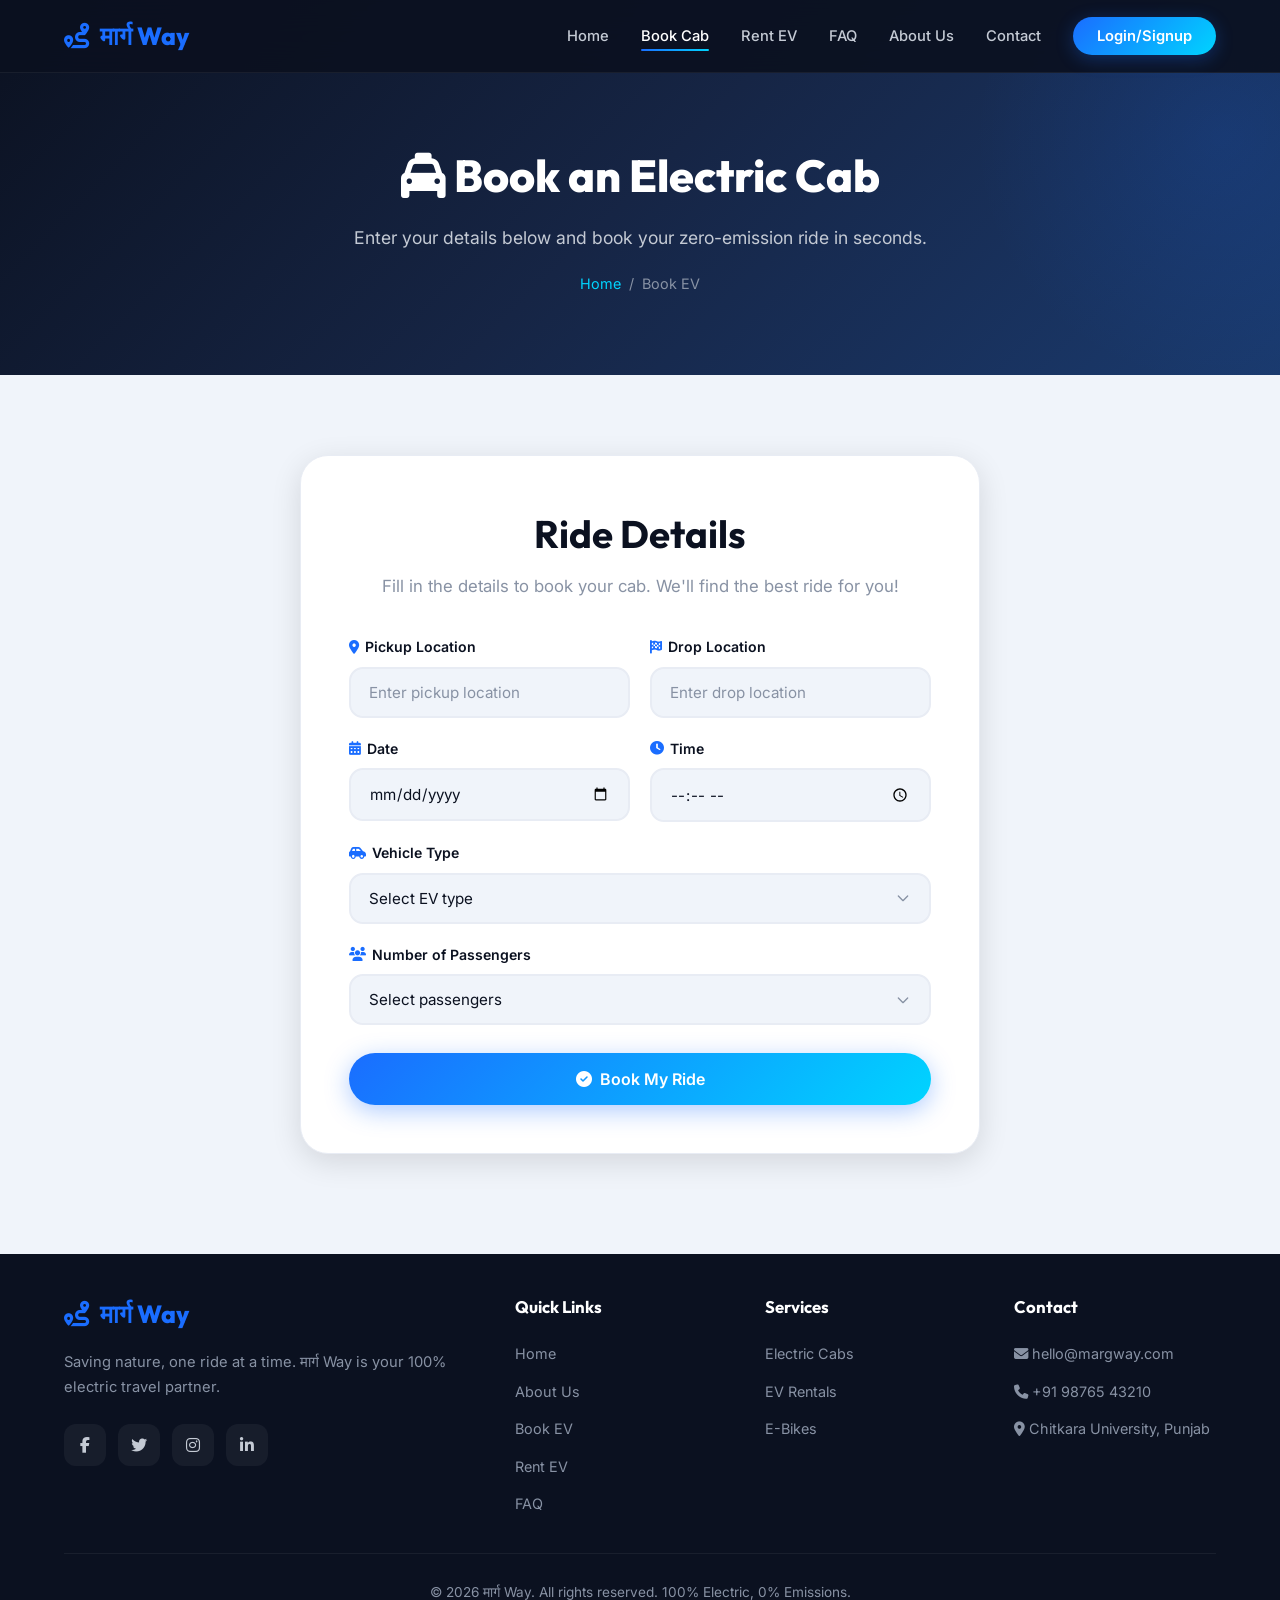
==== book.html @ f296d5d8 "Add files via upload" ====
<!DOCTYPE html>
<html lang="en">

<head>
    <meta charset="UTF-8" />
    <meta name="viewport" content="width=device-width, initial-scale=1.0" />
    <title>Book Electric Cab — मार्ग Way</title>
    <meta name="description"
        content="Book your zero-emission electric cab with मार्ग Way. Choose your pickup, drop, and travel guilt-free." />
    <link rel="stylesheet" href="css/style.css" />
    <link rel="stylesheet" href="https://cdnjs.cloudflare.com/ajax/libs/font-awesome/6.5.1/css/all.min.css" />
</head>

<body>

    <!-- ========== NAVBAR ========== -->
    <input type="checkbox" id="nav-toggle" class="nav-toggle">
    <nav class="navbar" id="navbar">
        <div class="container">
            <a href="index.html" class="navbar-logo">
                <i class="fas fa-route"></i>
                <span>मार्ग Way</span>
            </a>
            <ul class="nav-links" id="navLinks">
                <li><a href="index.html">Home</a></li>
                <li><a href="book.html" class="active">Book Cab</a></li>
                <li><a href="rent.html">Rent EV</a></li>
                <li><a href="faq.html">FAQ</a></li>
                <li><a href="about.html">About Us</a></li>
                <li><a href="contact.html">Contact</a></li>
                <li><a href="login.html" class="nav-cta">Login/Signup</a></li>
            </ul>
            <label for="nav-toggle" class="hamburger" id="hamburger">
                <span></span><span></span><span></span>
            </label>
        </div>
    </nav>

    <!-- ========== PAGE HEADER ========== -->
    <section class="page-header">
        <div class="container">
            <h1><i class="fas fa-taxi"></i> Book an Electric Cab</h1>
            <p>Enter your details below and book your zero-emission ride in seconds.</p>
            <div class="breadcrumb">
                <a href="index.html">Home</a> <span>/</span> <span>Book EV</span>
            </div>
        </div>
    </section>

    <!-- ========== BOOKING FORM ========== -->
    <section class="form-section">
        <div class="container">
            <div class="form-container">
                <h2 class="section-title" style="margin-bottom: 8px;">Ride Details</h2>
                <p class="section-subtitle" style="margin-bottom: 36px;">Fill in the details to book your cab. We'll
                    find the best ride for you!</p>

                <form id="bookForm">
                    <div class="form-grid">
                        <div class="form-group">
                            <label><i class="fas fa-map-marker-alt"></i> Pickup Location</label>
                            <input type="text" placeholder="Enter pickup location" id="pickup-location" />
                        </div>
                        <div class="form-group">
                            <label><i class="fas fa-flag-checkered"></i> Drop Location</label>
                            <input type="text" placeholder="Enter drop location" id="drop-location" />
                        </div>
                        <div class="form-group">
                            <label><i class="fas fa-calendar-alt"></i> Date</label>
                            <input type="date" id="ride-date" />
                        </div>
                        <div class="form-group">
                            <label><i class="fas fa-clock"></i> Time</label>
                            <input type="time" id="ride-time" />
                        </div>
                        <div class="form-group full-width">
                            <label><i class="fas fa-car-side"></i> Vehicle Type</label>
                            <select id="vehicle-type">
                                <option value="" disabled selected>Select EV type</option>
                                <option value="sedan">Electric Sedan</option>
                                <option value="suv">Electric SUV</option>
                                <option value="hatchback">Electric Hatchback</option>
                                <option value="luxury">Luxury EV</option>
                            </select>
                        </div>
                        <div class="form-group full-width">
                            <label><i class="fas fa-users"></i> Number of Passengers</label>
                            <select id="passengers">
                                <option value="" disabled selected>Select passengers</option>
                                <option value="1">1 Passenger</option>
                                <option value="2">2 Passengers</option>
                                <option value="3">3 Passengers</option>
                                <option value="4">4 Passengers</option>
                                <option value="5">5+ Passengers</option>
                            </select>
                        </div>
                    </div>

                    <div class="form-submit">
                        <button type="button" class="btn btn-dark">
                            <i class="fas fa-check-circle"></i> Book My Ride
                        </button>
                    </div>
                </form>
            </div>
        </div>
    </section>

    <!-- ========== FOOTER ========== -->
    <footer class="footer">
        <div class="container">
            <div class="footer-top">
                <div class="footer-brand">
                    <a href="index.html" class="navbar-logo">
                        <i class="fas fa-route"></i>
                        <span>मार्ग Way</span>
                    </a>
                    <p>Saving nature, one ride at a time. मार्ग Way is your 100% electric travel partner.</p>
                    <div class="footer-social">
                        <a href="#"><i class="fab fa-facebook-f"></i></a>
                        <a href="#"><i class="fab fa-twitter"></i></a>
                        <a href="#"><i class="fab fa-instagram"></i></a>
                        <a href="#"><i class="fab fa-linkedin-in"></i></a>
                    </div>
                </div>
                <div class="footer-col">
                    <h4>Quick Links</h4>
                    <ul>
                        <li><a href="index.html">Home</a></li>
                        <li><a href="about.html">About Us</a></li>
                        <li><a href="book.html">Book EV</a></li>
                        <li><a href="rent.html">Rent EV</a></li>
                        <li><a href="faq.html">FAQ</a></li>
                    </ul>
                </div>
                <div class="footer-col">
                    <h4>Services</h4>
                    <ul>
                        <li><a href="book.html">Electric Cabs</a></li>
                        <li><a href="rent.html">EV Rentals</a></li>
                        <li><a href="rent.html">E-Bikes</a></li>
                    </ul>
                </div>
                <div class="footer-col">
                    <h4>Contact</h4>
                    <ul>
                        <li><a href="contact.html"><i class="fas fa-envelope"></i> hello@margway.com</a></li>
                        <li><a href="contact.html"><i class="fas fa-phone"></i> +91 98765 43210</a></li>
                        <li><a href="contact.html"><i class="fas fa-location-dot"></i> Chitkara University, Punjab</a></li>
                    </ul>
                </div>
            </div>
            <div class="footer-bottom">
                <p>&copy; 2026 मार्ग Way. All rights reserved. 100% Electric, 0% Emissions.</p>
            </div>
        </div>
    </footer>

    <script src="js/auth.js"></script>
    <script src="js/booking.js"></script>
</body>

</html>
---- css/style.css ----
/* ===================================================
   मार्ग Way — Premium Ride Sharing CSS
   Color Palette: Deep Navy, Electric Blue, White
   =================================================== */

/* ---------- Google Fonts ---------- */
@import url('https://fonts.googleapis.com/css2?family=Inter:wght@300;400;500;600;700;800;900&family=Outfit:wght@300;400;500;600;700;800&display=swap');

/* ---------- Reset ---------- */
*,
*::before,
*::after {
  margin: 0;
  padding: 0;
  box-sizing: border-box;
}

html {
  scroll-behavior: smooth;
  font-size: 16px;
}

body {
  font-family: 'Inter', sans-serif;
  color: #0b1120;
  background: #f0f4fa;
  line-height: 1.6;
}

a {
  text-decoration: none;
  color: inherit;
}

ul {
  list-style: none;
}

img {
  max-width: 100%;
  display: block;
}

/* ---------- Utility ---------- */
.container {
  max-width: 1200px;
  margin: 0 auto;
  padding: 0 24px;
}

.section-title {
  font-family: 'Outfit', sans-serif;
  font-size: 2.4rem;
  font-weight: 700;
  text-align: center;
  margin-bottom: 12px;
  color: #0b1120;
}

.section-subtitle {
  text-align: center;
  color: #8892a4;
  font-size: 1.05rem;
  max-width: 600px;
  margin: 0 auto 48px;
}

/* =============================================
   NAVBAR
   ============================================= */
.navbar {
  position: fixed;
  top: 0;
  left: 0;
  width: 100%;
  z-index: 1000;
  background: rgba(11, 17, 32, 0.92);
  backdrop-filter: blur(18px);
  border-bottom: 1px solid rgba(255, 255, 255, 0.06);
  transition: 0.35s cubic-bezier(0.4, 0, 0.2, 1);
}

.navbar .container {
  display: flex;
  align-items: center;
  justify-content: space-between;
  height: 72px;
}

.navbar-logo {
  display: flex;
  align-items: center;
  gap: 10px;
  font-family: 'Outfit', sans-serif;
  font-weight: 800;
  font-size: 1.55rem;
  color: #ffffff;
}

.navbar-logo i {
  font-size: 1.6rem;
  color: #1a6dff;
}

.navbar-logo span {
  color: #1a6dff;
}

.nav-links {
  display: flex;
  align-items: center;
  gap: 32px;
}

.nav-links a {
  font-size: 0.92rem;
  font-weight: 500;
  color: #c4cad4;
  position: relative;
  padding: 4px 0;
  transition: 0.35s cubic-bezier(0.4, 0, 0.2, 1);
}

.nav-links a::after {
  content: '';
  position: absolute;
  bottom: -2px;
  left: 0;
  width: 0;
  height: 2px;
  background: linear-gradient(135deg, #1a6dff, #00d4ff);
  border-radius: 2px;
  transition: 0.35s cubic-bezier(0.4, 0, 0.2, 1);
}

.nav-links a:hover,
.nav-links a.active {
  color: #ffffff;
}

.nav-links a:hover::after,
.nav-links a.active::after {
  width: 100%;
}

.nav-cta {
  background: linear-gradient(135deg, #1a6dff, #00d4ff) !important;
  color: #ffffff !important;
  padding: 10px 24px !important;
  border-radius: 50px !important;
  font-weight: 600 !important;
  transition: 0.35s cubic-bezier(0.4, 0, 0.2, 1) !important;
  box-shadow: 0 4px 18px rgba(26, 109, 255, 0.3);
}

.nav-cta::after {
  display: none !important;
}

.nav-cta:hover {
  transform: translateY(-2px);
  box-shadow: 0 6px 24px rgba(26, 109, 255, 0.45) !important;
}

/* Navigation Toggle (Checkbox Hack) */
.nav-toggle {
  display: none;
}

/* Hamburger */
.hamburger {
  display: none;
  flex-direction: column;
  gap: 5px;
  cursor: pointer;
  z-index: 1100;
}

.hamburger span {
  width: 26px;
  height: 2.5px;
  background: #ffffff;
  border-radius: 3px;
  transition: 0.35s cubic-bezier(0.4, 0, 0.2, 1);
}

/* Toggle Animation & State */
.nav-toggle:checked~.navbar .container .hamburger span:nth-child(1) {
  transform: translateY(7.5px) rotate(45deg);
}

.nav-toggle:checked~.navbar .container .hamburger span:nth-child(2) {
  opacity: 0;
}

.nav-toggle:checked~.navbar .container .hamburger span:nth-child(3) {
  transform: translateY(-7.5px) rotate(-45deg);
}

/* =============================================
   HERO SECTION
   ============================================= */
.hero {
  position: relative;
  min-height: 100vh;
  display: flex;
  align-items: center;
  background: linear-gradient(135deg, #0b1120 0%, #162545 50%, #1a3a6e 100%);
  overflow: hidden;
  padding-top: 72px;
}

.hero::before {
  content: '';
  position: absolute;
  top: -50%;
  right: -20%;
  width: 700px;
  height: 700px;
  background: radial-gradient(circle, rgba(26, 109, 255, 0.15) 0%, transparent 70%);
  border-radius: 50%;
  animation: heroGlow 6s ease-in-out infinite alternate;
}

.hero::after {
  content: '';
  position: absolute;
  bottom: -30%;
  left: -10%;
  width: 500px;
  height: 500px;
  background: radial-gradient(circle, rgba(0, 212, 255, 0.1) 0%, transparent 70%);
  border-radius: 50%;
  animation: heroGlow 8s ease-in-out infinite alternate-reverse;
}

@keyframes heroGlow {
  0% {
    transform: scale(1) translate(0, 0);
  }

  100% {
    transform: scale(1.15) translate(20px, -20px);
  }
}

.hero .container {
  position: relative;
  z-index: 2;
  display: flex;
  align-items: center;
  justify-content: space-between;
  gap: 60px;
}

.hero-content {
  flex: 1;
  max-width: 600px;
}

.hero-badge {
  display: inline-flex;
  align-items: center;
  gap: 8px;
  background: rgba(26, 109, 255, 0.12);
  border: 1px solid rgba(26, 109, 255, 0.25);
  padding: 8px 18px;
  border-radius: 50px;
  font-size: 0.82rem;
  font-weight: 600;
  color: #00d4ff;
  margin-bottom: 28px;
  letter-spacing: 0.5px;
}

.hero-badge i {
  font-size: 0.9rem;
}

.hero h1 {
  font-family: 'Outfit', sans-serif;
  font-size: 3.6rem;
  font-weight: 800;
  line-height: 1.12;
  color: #ffffff;
  margin-bottom: 20px;
}

.hero h1 .highlight {
  color: #1a6dff;
}

.hero p {
  font-size: 1.15rem;
  color: #c4cad4;
  margin-bottom: 36px;
  line-height: 1.7;
}

.hero-buttons {
  display: flex;
  gap: 16px;
  flex-wrap: wrap;
}

.animation-container {
  position: absolute;
  top: 72px;
  left: 0;
  width: 100%;
  height: calc(100vh - 72px);
  z-index: 1;
  background: #111;
  overflow: hidden;
}

.video-bg {
  position: absolute;
  top: 50%;
  left: 50%;
  min-width: 100%;
  min-height: 100%;
  width: auto;
  height: auto;
  transform: translate(-50%, -50%);
  object-fit: cover;
  opacity: 0.85;
  z-index: 1;
}

.hero-content-wrapper {
  position: relative;
  z-index: 10;
  width: 100%;
}

.hero-content {
  background: rgba(11, 17, 32, 0.7);
  backdrop-filter: blur(16px);
  backdrop-filter: blur(16px);
  padding: 48px;
  border-radius: 28px;
  border: 1px solid rgba(255, 255, 255, 0.15);
  max-width: 620px;
  box-shadow: 0 25px 50px rgba(0, 0, 0, 0.3);
}


.hero-stats {
  display: flex;
  gap: 40px;
  margin-top: 48px;
}

.hero-stat {
  text-align: left;
}

.hero-stat .number {
  font-family: 'Outfit', sans-serif;
  font-size: 2rem;
  font-weight: 800;
  color: #ffffff;
}

.hero-stat .label {
  font-size: 0.85rem;
  color: #8892a4;
  margin-top: 2px;
}

/* =============================================
   BUTTONS
   ============================================= */
.btn {
  display: inline-flex;
  align-items: center;
  gap: 8px;
  padding: 14px 32px;
  border-radius: 50px;
  font-size: 0.95rem;
  font-weight: 600;
  cursor: pointer;
  border: none;
  transition: 0.35s cubic-bezier(0.4, 0, 0.2, 1);
  font-family: 'Inter', sans-serif;
}

.btn-primary {
  background: linear-gradient(135deg, #1a6dff, #00d4ff);
  color: #ffffff;
  box-shadow: 0 6px 24px rgba(26, 109, 255, 0.35);
}

.btn-primary:hover {
  transform: translateY(-3px);
  box-shadow: 0 10px 36px rgba(26, 109, 255, 0.5);
}

.btn-outline {
  background: transparent;
  color: #ffffff;
  border: 2px solid rgba(255, 255, 255, 0.2);
}

.btn-outline:hover {
  background: rgba(255, 255, 255, 0.08);
  border-color: rgba(255, 255, 255, 0.4);
  transform: translateY(-3px);
}

.btn-dark {
  background: linear-gradient(135deg, #1a6dff, #00d4ff);
  color: #ffffff;
  box-shadow: 0 6px 24px rgba(26, 109, 255, 0.35);
}

.btn-dark:hover {
  transform: translateY(-3px);
  box-shadow: 0 10px 36px rgba(26, 109, 255, 0.5);
}

/* =============================================
   SERVICES SECTION
   ============================================= */
.services {
  padding: 100px 0;
  background: #ffffff;
}

.services-grid {
  display: grid;
  grid-template-columns: repeat(4, 1fr);
  gap: 24px;
}

.service-card {
  background: #ffffff;
  border: 1px solid #e8ecf4;
  border-radius: 20px;
  padding: 36px 28px;
  text-align: center;
  transition: 0.35s cubic-bezier(0.4, 0, 0.2, 1);
  position: relative;
  overflow: hidden;
}

.service-card::before {
  content: '';
  position: absolute;
  top: 0;
  left: 0;
  width: 100%;
  height: 4px;
  background: linear-gradient(135deg, #1a6dff, #00d4ff);
  transform: scaleX(0);
  transition: 0.35s cubic-bezier(0.4, 0, 0.2, 1);
}

.service-card:hover {
  transform: translateY(-8px);
  box-shadow: 0 16px 48px rgba(0, 0, 0, 0.18);
  border-color: transparent;
}

.service-card:hover::before {
  transform: scaleX(1);
}

.service-icon {
  width: 72px;
  height: 72px;
  border-radius: 14px;
  background: linear-gradient(135deg, rgba(26, 109, 255, 0.08), rgba(0, 212, 255, 0.08));
  display: flex;
  align-items: center;
  justify-content: center;
  margin: 0 auto 20px;
  font-size: 1.8rem;
  color: #1a6dff;
  transition: 0.35s cubic-bezier(0.4, 0, 0.2, 1);
}

.service-card:hover .service-icon {
  background: linear-gradient(135deg, #1a6dff, #00d4ff);
  color: #ffffff;
  transform: scale(1.1);
}

.service-card h3 {
  font-family: 'Outfit', sans-serif;
  font-size: 1.2rem;
  font-weight: 700;
  margin-bottom: 10px;
  color: #0b1120;
}

.service-card p {
  font-size: 0.9rem;
  color: #8892a4;
  line-height: 1.6;
}

/* =============================================
   WHY CHOOSE US
   ============================================= */
.why-us {
  padding: 100px 0;
  background: #f0f4fa;
}

.why-carousel-container {
  width: 100%;
  margin-top: 40px;
  overflow: hidden;
  position: relative;
  mask-image: linear-gradient(to right, transparent, black 10%, black 90%, transparent);
  mask-image: linear-gradient(to right, transparent, black 10%, black 90%, transparent);
}

.why-carousel-track {
  display: flex;
  gap: 28px;
  width: max-content;
  animation: scroll 40s linear infinite;
  padding: 20px 0;
}

.why-carousel-container:hover .why-carousel-track {
  animation-play-state: paused;
}

@keyframes scroll {
  0% {
    transform: translateX(0);
  }

  100% {
    transform: translateX(calc(-50% - 14px));
  }
}

.why-card {
  width: 350px;
  flex-shrink: 0;
  background: #ffffff;
  border-radius: 20px;
  padding: 40px 32px;
  box-shadow: 0 2px 12px rgba(0, 0, 0, 0.08);
  transition: 0.35s cubic-bezier(0.4, 0, 0.2, 1);
  position: relative;
}

.why-card:hover {
  transform: translateY(-6px);
  box-shadow: 0 8px 30px rgba(0, 0, 0, 0.12);
}

.why-card-icon {
  width: 56px;
  height: 56px;
  border-radius: 14px;
  display: flex;
  align-items: center;
  justify-content: center;
  font-size: 1.4rem;
  margin-bottom: 20px;
  color: #ffffff;
}

.why-card:nth-child(6n+1) .why-card-icon {
  background: linear-gradient(135deg, #1a6dff, #5c9aff);
}

.why-card:nth-child(6n+2) .why-card-icon {
  background: linear-gradient(135deg, #00c9a7, #00d4ff);
}

.why-card:nth-child(6n+3) .why-card-icon {
  background: linear-gradient(135deg, #ff6b6b, #ffa06b);
}

.why-card:nth-child(6n+4) .why-card-icon {
  background: linear-gradient(135deg, #a855f7, #6366f1);
}

.why-card:nth-child(6n+5) .why-card-icon {
  background: linear-gradient(135deg, #f59e0b, #ef4444);
}

.why-card:nth-child(6n+6) .why-card-icon {
  background: linear-gradient(135deg, #10b981, #059669);
}

.why-card h3 {
  font-family: 'Outfit', sans-serif;
  font-size: 1.15rem;
  font-weight: 700;
  margin-bottom: 10px;
  color: #0b1120;
}

.why-card p {
  font-size: 0.9rem;
  color: #8892a4;
  line-height: 1.65;
}

/* =============================================
   CTA SECTION
   ============================================= */
.cta-section {
  padding: 100px 0;
  background: linear-gradient(135deg, #0b1120 0%, #162545 50%, #1a3a6e 100%);
  position: relative;
  overflow: hidden;
}

.cta-section::before {
  content: '';
  position: absolute;
  top: -40%;
  right: -10%;
  width: 500px;
  height: 500px;
  background: radial-gradient(circle, rgba(26, 109, 255, 0.12) 0%, transparent 70%);
  border-radius: 50%;
}

.cta-content {
  text-align: center;
  position: relative;
  z-index: 2;
}

.cta-content h2 {
  font-family: 'Outfit', sans-serif;
  font-size: 2.6rem;
  font-weight: 800;
  color: #ffffff;
  margin-bottom: 16px;
}

.cta-content p {
  font-size: 1.1rem;
  color: #c4cad4;
  max-width: 550px;
  margin: 0 auto 36px;
}

.cta-buttons {
  display: flex;
  gap: 16px;
  justify-content: center;
  flex-wrap: wrap;
}

/* =============================================
   FOOTER
   ============================================= */
.footer {
  background: #0b1120;
  color: #c4cad4;
  padding: 40px 0 0;
}

.footer-top {
  display: grid;
  grid-template-columns: 2fr 1fr 1fr 1fr;
  gap: 48px;
  padding-bottom: 24px;
  border-bottom: 1px solid rgba(255, 255, 255, 0.06);
}

.footer-brand p {
  font-size: 0.92rem;
  line-height: 1.7;
  margin-top: 16px;
  color: #8892a4;
}

.footer-social {
  display: flex;
  gap: 12px;
  margin-top: 24px;
}

.footer-social a {
  width: 42px;
  height: 42px;
  border-radius: 12px;
  display: flex;
  align-items: center;
  justify-content: center;
  background: rgba(255, 255, 255, 0.05);
  color: #c4cad4;
  font-size: 1rem;
  transition: 0.35s cubic-bezier(0.4, 0, 0.2, 1);
}

.footer-social a:hover {
  background: linear-gradient(135deg, #1a6dff, #00d4ff);
  color: #ffffff;
  transform: translateY(-3px);
}

.footer-col h4 {
  font-family: 'Outfit', sans-serif;
  font-size: 1.05rem;
  font-weight: 700;
  color: #ffffff;
  margin-bottom: 20px;
}

.footer-col ul li {
  margin-bottom: 12px;
}

.footer-col ul li a {
  font-size: 0.9rem;
  color: #8892a4;
  transition: 0.35s cubic-bezier(0.4, 0, 0.2, 1);
}

.footer-col ul li a:hover {
  color: #00d4ff;
  padding-left: 6px;
}

.footer-bottom {
  text-align: center;
  padding: 28px 0;
  font-size: 0.85rem;
  color: #8892a4;
}

/* =============================================
   PAGE HEADERS (Inner pages)
   ============================================= */
.page-header {
  padding: 140px 0 80px;
  background: linear-gradient(135deg, #0b1120 0%, #162545 50%, #1a3a6e 100%);
  text-align: center;
  position: relative;
  overflow: hidden;
}

.page-header::before {
  content: '';
  position: absolute;
  top: -30%;
  right: -15%;
  width: 500px;
  height: 500px;
  background: radial-gradient(circle, rgba(26, 109, 255, 0.12) 0%, transparent 70%);
  border-radius: 50%;
}

.page-header h1 {
  font-family: 'Outfit', sans-serif;
  font-size: 2.8rem;
  font-weight: 800;
  color: #ffffff;
  margin-bottom: 12px;
  position: relative;
  z-index: 2;
}

.page-header p {
  font-size: 1.1rem;
  color: #c4cad4;
  position: relative;
  z-index: 2;
}

.page-header .breadcrumb {
  display: flex;
  justify-content: center;
  gap: 8px;
  margin-top: 20px;
  font-size: 0.9rem;
  color: #8892a4;
  position: relative;
  z-index: 2;
}

.page-header .breadcrumb a {
  color: #00d4ff;
  transition: 0.35s cubic-bezier(0.4, 0, 0.2, 1);
}

.page-header .breadcrumb a:hover {
  color: #ffffff;
}

/* =============================================
   FORMS
   ============================================= */
.form-section {
  padding: 80px 0 100px;
  background: #f0f4fa;
}

.form-container {
  max-width: 680px;
  margin: 0 auto;
  background: #ffffff;
  border-radius: 28px;
  padding: 48px;
  box-shadow: 0 8px 30px rgba(0, 0, 0, 0.12);
  border: 1px solid #e8ecf4;
}

.form-grid {
  display: grid;
  grid-template-columns: 1fr 1fr;
  gap: 20px;
}

.form-group {
  display: flex;
  flex-direction: column;
}

.form-group.full-width {
  grid-column: 1 / -1;
}

.form-group label {
  font-size: 0.88rem;
  font-weight: 600;
  color: #0b1120;
  margin-bottom: 8px;
  display: flex;
  align-items: center;
  gap: 6px;
}

.form-group label i {
  color: #1a6dff;
  font-size: 0.85rem;
}

.form-group input,
.form-group select,
.form-group textarea {
  padding: 14px 18px;
  border: 2px solid #e8ecf4;
  border-radius: 14px;
  font-size: 0.95rem;
  font-family: 'Inter', sans-serif;
  color: #0b1120;
  background: #f0f4fa;
  transition: 0.35s cubic-bezier(0.4, 0, 0.2, 1);
  outline: none;
  width: 100%;
  line-height: normal;
  /* Fix for Safari select height */
}

.form-group select {
  appearance: none;
  -moz-appearance: none;
  appearance: none;
  background-image: url("data:image/svg+xml,%3Csvg xmlns='http://www.w3.org/2000/svg' fill='none' viewBox='0 0 24 24' stroke='%238892a4'%3E%3Cpath stroke-linecap='round' stroke-linejoin='round' stroke-width='2' d='M19 9l-7 7-7-7'%3E%3C/path%3E%3C/svg%3E");
  background-repeat: no-repeat;
  background-position: right 18px center;
  background-size: 16px;
  padding-right: 48px;
  /* Space for the custom arrow */
}

.form-group input:focus,
.form-group select:focus,
.form-group textarea:focus {
  border-color: #1a6dff;
  background: #ffffff;
  box-shadow: 0 0 0 4px rgba(26, 109, 255, 0.08);
}

.form-group input::placeholder,
.form-group textarea::placeholder {
  color: #8892a4;
}

.form-submit {
  margin-top: 28px;
  text-align: center;
}

.form-submit .btn {
  width: 100%;
  justify-content: center;
  padding: 16px 32px;
  font-size: 1rem;
}

/* =============================================
   VEHICLE CARDS (Rent Page)
   ============================================= */
.rent-section {
  padding: 80px 0 100px;
  background: #f0f4fa;
}

.rent-grid {
  display: grid;
  grid-template-columns: repeat(2, 1fr);
  gap: 28px;
}

.vehicle-card {
  background: #ffffff;
  border-radius: 28px;
  overflow: hidden;
  box-shadow: 0 2px 12px rgba(0, 0, 0, 0.08);
  border: 1px solid #e8ecf4;
  transition: 0.35s cubic-bezier(0.4, 0, 0.2, 1);
  display: flex;
  flex-direction: column;
}

.vehicle-card:hover {
  transform: translateY(-8px);
  box-shadow: 0 16px 48px rgba(0, 0, 0, 0.18);
  border-color: transparent;
}

.vehicle-card-image {
  width: 100%;
  height: 240px;
  overflow: hidden;
  background: linear-gradient(135deg, #f0f4fa, #e8ecf4);
}

.vehicle-card-image img {
  width: 100%;
  height: 100%;
  object-fit: cover;
  transition: 0.35s cubic-bezier(0.4, 0, 0.2, 1);
}

.vehicle-card:hover .vehicle-card-image img {
  transform: scale(1.05);
}

.vehicle-card-body {
  padding: 28px;
  flex: 1;
  display: flex;
  flex-direction: column;
}

.vehicle-card-body h3 {
  font-family: 'Outfit', sans-serif;
  font-size: 1.3rem;
  font-weight: 700;
  color: #0b1120;
  margin-bottom: 8px;
}

.vehicle-card-meta {
  display: flex;
  gap: 16px;
  margin-bottom: 16px;
}

.vehicle-card-meta span {
  font-size: 0.82rem;
  color: #8892a4;
  display: flex;
  align-items: center;
  gap: 5px;
}

.vehicle-card-meta span i {
  color: #1a6dff;
}

.vehicle-card-price {
  font-family: 'Outfit', sans-serif;
  font-size: 1.5rem;
  font-weight: 800;
  color: #1a6dff;
  margin-bottom: 20px;
}

.vehicle-card-price small {
  font-size: 0.85rem;
  font-weight: 400;
  color: #8892a4;
}

.vehicle-card-body .btn {
  margin-top: auto;
  justify-content: center;
}

/* =============================================
   ABOUT PAGE
   ============================================= */
.about-section {
  padding: 80px 0;
}

.about-content {
  display: grid;
  grid-template-columns: 1fr 1fr;
  gap: 60px;
  align-items: center;
}

.about-text h2 {
  font-family: 'Outfit', sans-serif;
  font-size: 2.2rem;
  font-weight: 800;
  color: #0b1120;
  margin-bottom: 20px;
}

.about-text p {
  color: #8892a4;
  font-size: 1rem;
  line-height: 1.8;
  margin-bottom: 16px;
}

.about-stats {
  display: grid;
  grid-template-columns: repeat(2, 1fr);
  gap: 24px;
  margin-top: 32px;
}

.about-stat-item {
  background: #f0f4fa;
  padding: 24px;
  border-radius: 14px;
  text-align: center;
}

.about-stat-item .number {
  font-family: 'Outfit', sans-serif;
  font-size: 2rem;
  font-weight: 800;
  color: #1a6dff;
}

.about-stat-item .label {
  font-size: 0.85rem;
  color: #8892a4;
  margin-top: 4px;
}

.about-image {
  position: relative;
}

.about-image-main {
  border-radius: 28px;
  box-shadow: 0 16px 48px rgba(0, 0, 0, 0.18);
  width: 100%;
}


.team-section {
  padding: 80px 0;
  background: #f0f4fa;
}

.team-grid {
  display: grid;
  grid-template-columns: repeat(4, 1fr);
  gap: 24px;
}

.team-card {
  background: #ffffff;
  border-radius: 20px;
  padding: 32px 20px;
  text-align: center;
  box-shadow: 0 2px 12px rgba(0, 0, 0, 0.08);
  transition: 0.35s cubic-bezier(0.4, 0, 0.2, 1);
}

.team-card:hover {
  transform: translateY(-6px);
  box-shadow: 0 8px 30px rgba(0, 0, 0, 0.12);
}

.team-avatar {
  width: 90px;
  height: 90px;
  border-radius: 50%;
  margin: 0 auto 16px;
  background: linear-gradient(135deg, #1a6dff, #00d4ff);
  display: flex;
  align-items: center;
  justify-content: center;
  font-size: 2rem;
  color: #ffffff;
}

.team-card h4 {
  font-family: 'Outfit', sans-serif;
  font-size: 1.05rem;
  font-weight: 700;
  color: #0b1120;
  margin-bottom: 4px;
}

.team-card span {
  font-size: 0.82rem;
  color: #8892a4;
}


.mission-section {
  padding: 80px 0;
}

.mission-grid {
  display: grid;
  grid-template-columns: repeat(2, 1fr);
  gap: 28px;
}

.mission-card {
  background: #ffffff;
  padding: 40px 32px;
  border-radius: 20px;
  box-shadow: 0 2px 12px rgba(0, 0, 0, 0.08);
  border-left: 4px solid;
  transition: 0.35s cubic-bezier(0.4, 0, 0.2, 1);
}

.mission-card:hover {
  transform: translateY(-4px);
  box-shadow: 0 8px 30px rgba(0, 0, 0, 0.12);
}

.mission-card:nth-child(1) {
  border-left-color: #1a6dff;
}

.mission-card:nth-child(2) {
  border-left-color: #00d4ff;
}

.mission-card h3 {
  font-family: 'Outfit', sans-serif;
  font-size: 1.3rem;
  font-weight: 700;
  color: #0b1120;
  margin-bottom: 12px;
  display: flex;
  align-items: center;
  gap: 10px;
}

.mission-card h3 i {
  color: #1a6dff;
}

.mission-card p {
  font-size: 0.95rem;
  color: #8892a4;
  line-height: 1.7;
}

/* =============================================
   CONTACT PAGE
   ============================================= */
.contact-section {
  padding: 80px 0 100px;
  background: #f0f4fa;
}

.contact-wrapper {
  display: grid;
  grid-template-columns: 1fr 1.4fr;
  gap: 40px;
}

.contact-info {
  display: flex;
  flex-direction: column;
  gap: 24px;
}

.contact-info-card {
  background: #ffffff;
  padding: 28px;
  border-radius: 20px;
  box-shadow: 0 2px 12px rgba(0, 0, 0, 0.08);
  display: flex;
  align-items: flex-start;
  gap: 16px;
  transition: 0.35s cubic-bezier(0.4, 0, 0.2, 1);
}

.contact-info-card:hover {
  transform: translateY(-4px);
  box-shadow: 0 8px 30px rgba(0, 0, 0, 0.12);
}

.contact-info-card .icon {
  width: 50px;
  height: 50px;
  border-radius: 14px;
  background: linear-gradient(135deg, rgba(26, 109, 255, 0.08), rgba(0, 212, 255, 0.08));
  display: flex;
  align-items: center;
  justify-content: center;
  font-size: 1.2rem;
  color: #1a6dff;
  flex-shrink: 0;
}

.contact-info-card h4 {
  font-family: 'Outfit', sans-serif;
  font-size: 1rem;
  font-weight: 700;
  color: #0b1120;
  margin-bottom: 4px;
}

.contact-info-card p {
  font-size: 0.9rem;
  color: #8892a4;
  line-height: 1.6;
}

.contact-form {
  background: #ffffff;
  border-radius: 28px;
  padding: 40px;
  box-shadow: 0 8px 30px rgba(0, 0, 0, 0.12);
  border: 1px solid #e8ecf4;
}

/* =============================================
   MAP SECTION
   ============================================= */
.map-section {
  height: 400px;
  background: #111a2e;
  display: flex;
  align-items: center;
  justify-content: center;
  color: #8892a4;
  font-size: 1.2rem;
}

.map-section iframe {
  width: 100%;
  height: 100%;
  border: none;
}

/* =============================================
   RESPONSIVE DESIGN
   ============================================= */
@media (max-width: 1024px) {
  .services-grid {
    grid-template-columns: repeat(2, 1fr);
  }

  .footer-top {
    grid-template-columns: 1fr 1fr;
    gap: 36px;
  }

  .team-grid {
    grid-template-columns: repeat(2, 1fr);
  }

  .about-content {
    grid-template-columns: 1fr;
  }
}

@media (max-width: 768px) {
  .hamburger {
    display: flex;
  }

  .nav-links {
    position: fixed;
    top: 0;
    right: -100%;
    width: 280px;
    height: 100vh;
    background: #0b1120;
    flex-direction: column;
    padding: 100px 32px 32px;
    gap: 24px;
    transition: 0.35s cubic-bezier(0.4, 0, 0.2, 1);
    box-shadow: -8px 0 30px rgba(0, 0, 0, 0.3);
  }

  .nav-toggle:checked~.navbar .container .nav-links {
    right: 0;
  }

  .hero .container {
    flex-direction: column;
    text-align: center;
    padding-top: 40px;
  }

  .hero h1 {
    font-size: 2.4rem;
  }

  .hero-buttons {
    justify-content: center;
  }

  .hero-stats {
    justify-content: center;
    gap: 24px;
  }

  .hero-stat {
    text-align: center;
  }

  .services-grid {
    grid-template-columns: 1fr;
  }

  .rent-grid {
    grid-template-columns: 1fr;
  }

  .form-grid {
    grid-template-columns: 1fr;
  }

  .contact-wrapper {
    grid-template-columns: 1fr;
  }

  .mission-grid {
    grid-template-columns: 1fr;
  }

  .footer-top {
    grid-template-columns: 1fr;
  }

  .team-grid {
    grid-template-columns: 1fr;
  }

  .section-title {
    font-size: 1.8rem;
  }

  .page-header h1 {
    font-size: 2rem;
  }

  .cta-content h2 {
    font-size: 2rem;
  }

  .form-container {
    padding: 28px 20px;
  }

  .contact-form {
    padding: 28px 20px;
  }
}

@media (max-width: 480px) {
  .hero h1 {
    font-size: 1.9rem;
  }

  .hero-stats {
    flex-direction: column;
    gap: 16px;
  }

  .btn {
    padding: 12px 24px;
    font-size: 0.9rem;
  }

  .container {
    padding: 0 16px;
  }
}

/* =============================================
   ANIMATIONS (scroll-triggered feel)
   ============================================= */
@keyframes fadeInUp {
  from {
    opacity: 0;
    transform: translateY(30px);
  }

  to {
    opacity: 1;
    transform: translateY(0);
  }
}

.service-card,
.why-card,
.vehicle-card,
.contact-info-card,
.team-card,
.mission-card {
  animation: fadeInUp 0.6s ease forwards;
}

.service-card:nth-child(2),
.why-card:nth-child(2),
.vehicle-card:nth-child(2),
.team-card:nth-child(2) {
  animation-delay: 0.1s;
}

.service-card:nth-child(3),
.why-card:nth-child(3),
.vehicle-card:nth-child(3),
.team-card:nth-child(3) {
  animation-delay: 0.2s;
}

.service-card:nth-child(4),
.why-card:nth-child(4),
.vehicle-card:nth-child(4),
.team-card:nth-child(4) {
  animation-delay: 0.3s;
}


@keyframes pulse {

  0%,
  100% {
    transform: scale(1);
  }

  50% {
    transform: scale(1.05);
  }
}

/* =============================================
   FAQ PAGE
   ============================================= */
.faq-container {
  display: flex;
  flex-direction: column;
  gap: 16px;
}

.faq-item {
  background: #ffffff;
  border-radius: 20px;
  border: 1px solid #e8ecf4;
  overflow: hidden;
  transition: 0.35s cubic-bezier(0.4, 0, 0.2, 1);
  margin-bottom: 16px;
}

.faq-item:hover {
  border-color: #5c9aff;
  box-shadow: 0 8px 30px rgba(0, 0, 0, 0.12);
}

.faq-question {
  padding: 24px 32px;
  cursor: pointer;
  display: flex;
  align-items: center;
  justify-content: space-between;
  width: 100%;
  list-style: none;
  /* Hide default marker */
}

.faq-question::details-marker {
  display: none;
  /* Hide default marker in Safari */
}

.faq-question-text {
  display: flex;
  align-items: center;
  gap: 12px;
  font-family: 'Outfit', sans-serif;
  font-size: 1.15rem;
  font-weight: 600;
  color: #0b1120;
}

.faq-question-text i {
  color: #1a6dff;
  font-size: 1.2rem;
}

.toggle-icon {
  font-size: 1rem;
  color: #8892a4;
  transition: transform 0.3s ease;
}

.faq-item[open] .faq-question {
  background: rgba(26, 109, 255, 0.03);
}

.faq-item[open] .toggle-icon {
  transform: rotate(180deg);
  color: #1a6dff;
}

.faq-answer p {
  padding: 0 32px 24px;
  color: #8892a4;
  line-height: 1.7;
  font-size: 1rem;
  padding-left: 60px;
}

@media (max-width: 768px) {
  .faq-question {
    padding: 20px 24px;
  }

  .faq-answer p {
    padding: 0 24px 20px;
    padding-left: 24px;
  }

  .faq-question-text {
    font-size: 1.05rem;
  }
}

/* =============================================
   AUTH (Login / Signup)
   ============================================= */
.auth-page-wrapper {
  min-height: 100vh;
  display: flex;
  align-items: center;
  justify-content: center;
  padding: 80px 20px;
  background: radial-gradient(circle at top right, #1a3a6e, #0b1120);
  background-attachment: fixed;
  overflow-x: hidden;
  position: relative;
}


.auth-bg-blob {
  position: absolute;
  width: 600px;
  height: 600px;
  border-radius: 50%;
  background: linear-gradient(135deg, #1a6dff, #00d4ff);
  opacity: 0.12;
  filter: blur(120px);
  z-index: 1;
  animation: floatOrb 25s infinite alternate ease-in-out;
}

.blob-1 {
  top: -200px;
  right: -100px;
}

.blob-2 {
  bottom: -200px;
  left: -100px;
  background: #9d50bb;
  animation-delay: -5s;
}

@keyframes floatOrb {
  0% {
    transform: translate(0, 0) scale(1);
  }

  50% {
    transform: translate(60px, 40px) scale(1.05);
  }

  100% {
    transform: translate(-30px, 80px) scale(0.95);
  }
}

.auth-container {
  width: 100%;
  max-width: 1000px;
  background: rgba(255, 255, 255, 0.03);
  backdrop-filter: blur(30px);
  backdrop-filter: blur(30px);
  border: 1px solid rgba(255, 255, 255, 0.1);
  border-radius: 30px;
  box-shadow: 0 50px 100px rgba(0, 0, 0, 0.5);
  display: flex;
  position: relative;
  overflow: hidden;
  min-height: 660px;
  z-index: 10;
}

#auth-toggle {
  display: none;
}

.auth-overlay-side {
  position: absolute;
  top: 0;
  right: 0;
  width: 50%;
  height: 100%;
  background: linear-gradient(135deg, #1a6dff, #00d4ff);
  background-size: 200% 200%;
  background-position: 0% 50%;
  color: #ffffff;
  z-index: 100;
  transition: all 0.8s cubic-bezier(0.645, 0.045, 0.355, 1);
  display: flex;
  align-items: center;
  justify-content: center;
  text-align: center;
  padding: 40px;
}

#auth-toggle:checked~.auth-container .auth-overlay-side {
  transform: translateX(-100%);
  background-position: 100% 50%;
}

.auth-forms-track {
  display: flex;
  width: 100%;
  transition: transform 0.8s ease;
}

.auth-form-side {
  width: 50%;
  padding: 60px 80px;
  display: flex;
  flex-direction: column;
  justify-content: center;
  z-index: 5;
  transition: all 0.8s ease;
}


#auth-toggle:not(:checked)~.auth-container .sign-up-side {
  opacity: 0;
  visibility: hidden;
  transform: translateX(20px);
}

#auth-toggle:checked~.auth-container .sign-in-side {
  opacity: 0;
  visibility: hidden;
  transform: translateX(-20px);
}

#auth-toggle:checked~.auth-container .sign-up-side {
  opacity: 1;
  visibility: visible;
  transform: translateX(0);
}

#auth-toggle:not(:checked)~.auth-container .sign-in-side {
  opacity: 1;
  visibility: visible;
  transform: translateX(0);
}

.auth-form-side h2 {
  font-family: 'Outfit', sans-serif;
  font-size: 2.6rem;
  font-weight: 800;
  color: #ffffff;
  margin-bottom: 25px;
}

.auth-form-side .form-group {
  margin-bottom: 22px;
}

.auth-form-side .form-group label {
  color: rgba(255, 255, 255, 0.7);
  font-size: 0.9rem;
  margin-bottom: 10px;
  display: block;
  font-weight: 500;
  transition: 0.3s;
}

.auth-form-side input {
  background: rgba(255, 255, 255, 0.04);
  border: 1px solid rgba(255, 255, 255, 0.12);
  border-radius: 16px;
  padding: 16px 20px;
  color: #ffffff;
  width: 100%;
  outline: none;
  transition: all 0.3s ease;
}

.auth-form-side input:focus {
  background: rgba(255, 255, 255, 0.08);
  border-color: #00d4ff;
  box-shadow: 0 0 25px rgba(0, 212, 255, 0.2);
}

.social-login {
  display: flex;
  gap: 15px;
  margin-bottom: 30px;
}

.social-btn {
  flex: 1;
  height: 56px;
  display: flex;
  align-items: center;
  justify-content: center;
  background: rgba(255, 255, 255, 0.06);
  border: 1px solid rgba(255, 255, 255, 0.1);
  border-radius: 15px;
  color: #ffffff;
  font-size: 1.4rem;
  transition: all 0.3s cubic-bezier(0.175, 0.885, 0.32, 1.275);
}

.social-btn:hover {
  background: #ffffff;
  color: #1a6dff;
  transform: translateY(-5px) scale(1.05);
}

.auth-overlay-content {
  width: 100%;
}

.auth-overlay-side h2 {
  font-size: 2.4rem;
  font-family: 'Outfit', sans-serif;
  font-weight: 800;
  margin-bottom: 20px;
}

.auth-overlay-side p {
  font-size: 1.1rem;
  line-height: 1.6;
  opacity: 0.9;
  margin-bottom: 40px;
}

.auth-toggle-label {
  display: inline-block;
  padding: 15px 50px;
  border: 2px solid #ffffff;
  border-radius: 50px;
  color: #ffffff;
  font-weight: 700;
  text-transform: uppercase;
  letter-spacing: 2px;
  font-size: 0.9rem;
  cursor: pointer;
  transition: all 0.3s ease;
}

.auth-toggle-label:hover {
  background: #ffffff;
  color: #1a6dff;
  transform: scale(1.05);
}


.msg-signup,
.msg-signin {
  transition: all 0.6s ease;
}

#auth-toggle:checked~.auth-container .msg-signin {
  display: block;
  animation: authFadeIn 0.8s;
}

#auth-toggle:checked~.auth-container .msg-signup {
  display: none;
}

#auth-toggle:not(:checked)~.auth-container .msg-signin {
  display: none;
}

#auth-toggle:not(:checked)~.auth-container .msg-signup {
  display: block;
  animation: authFadeIn 0.8s;
}

@keyframes authFadeIn {
  from {
    opacity: 0;
    transform: translateY(20px);
  }

  to {
    opacity: 1;
    transform: translateY(0);
  }
}


@media (max-width: 992px) {
  .auth-form-side {
    padding: 60px 40px;
  }

  .auth-container {
    max-width: 900px;
  }
}

@media (max-width: 768px) {
  .auth-container {
    flex-direction: column;
    min-height: auto;
    max-width: 480px;
  }

  .auth-overlay-side {
    position: relative;
    width: 100%;
    height: auto;
    padding: 60px 40px;
    order: -1;
  }

  .auth-forms-track {
    transform: none !important;
    width: 100%;
    flex-wrap: wrap;
  }

  .auth-form-side {
    width: 100%;
    padding: 40px 30px;
    display: none;
  }

  #auth-toggle:not(:checked)~.auth-container .sign-in-side {
    display: flex;
  }

  #auth-toggle:checked~.auth-container .sign-up-side {
    display: flex;
  }

  #auth-toggle:checked~.auth-container .auth-overlay-side {
    transform: none;
  }
}
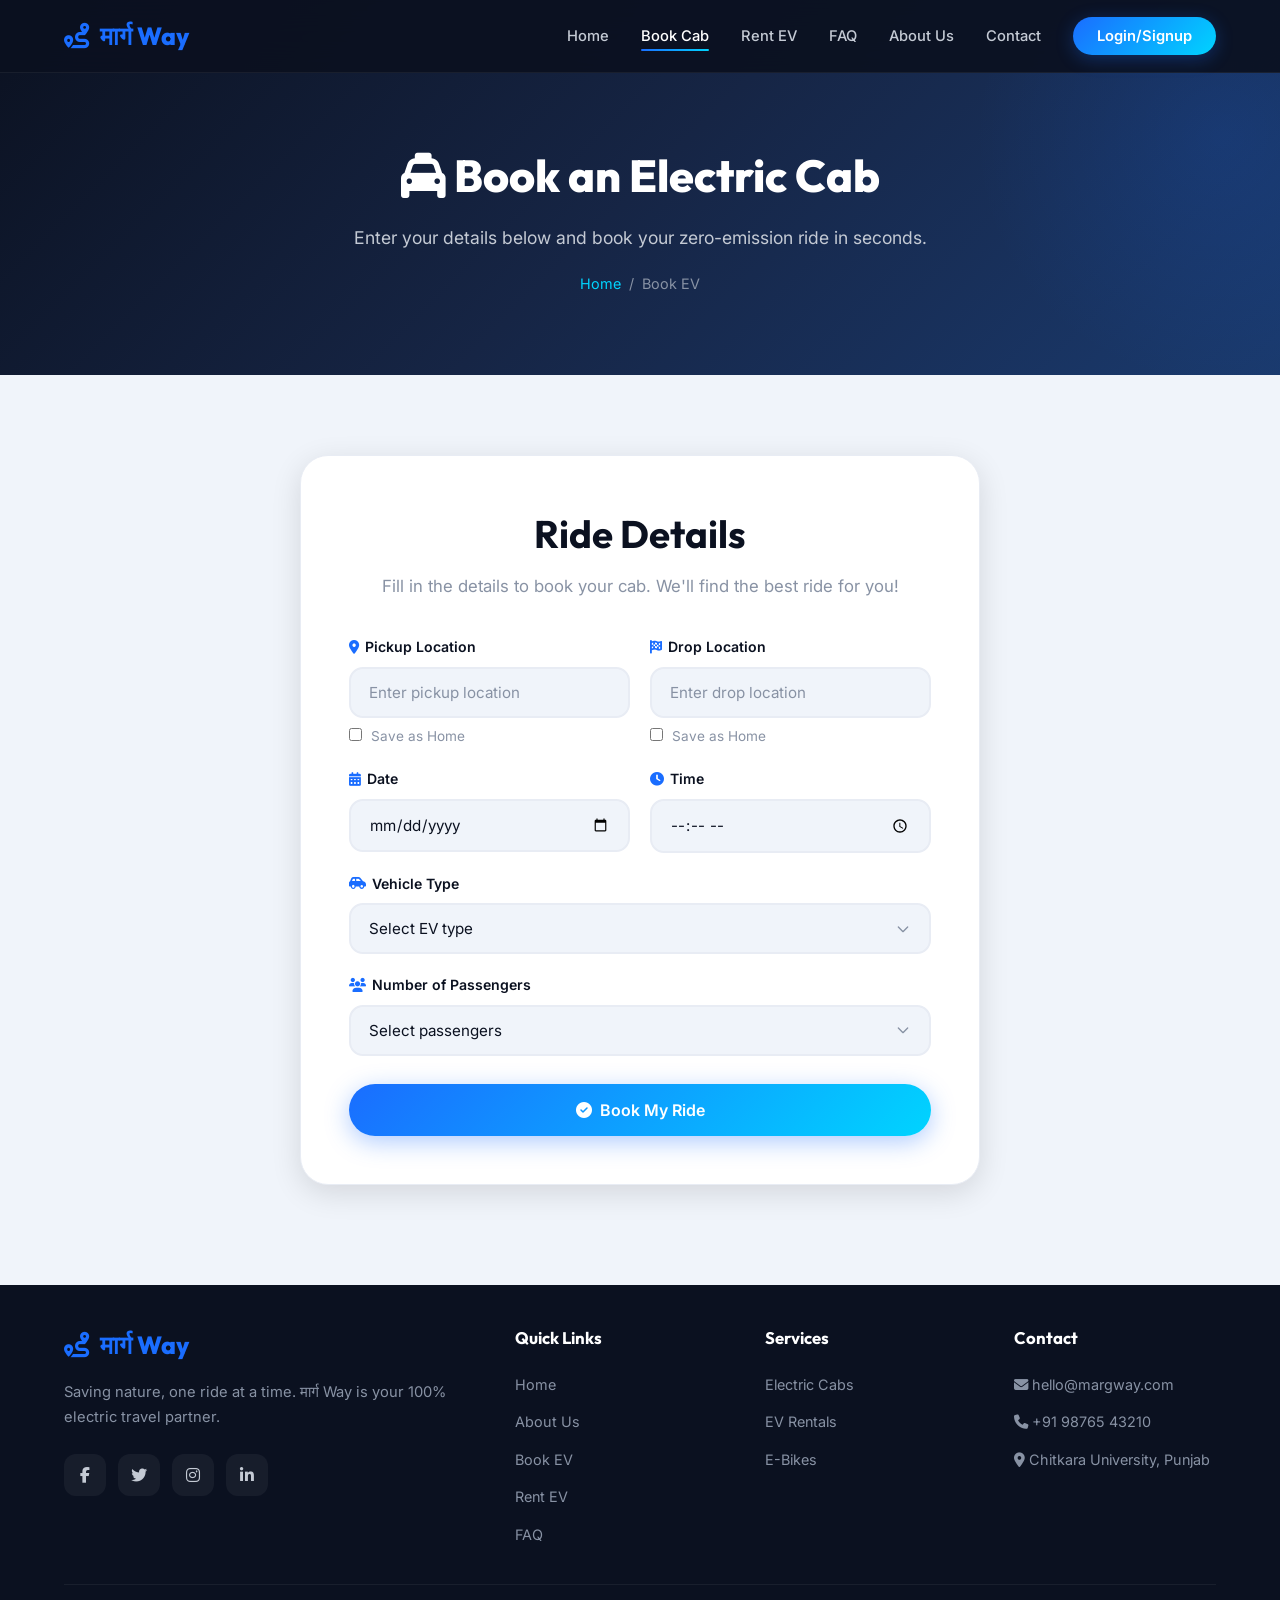
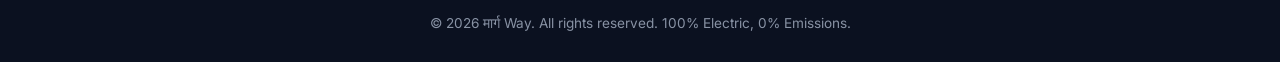
==== commit 57111857: "some modification" ====
--- a/book.html
+++ b/book.html
@@ -60,10 +60,18 @@
                         <div class="form-group">
                             <label><i class="fas fa-map-marker-alt"></i> Pickup Location</label>
                             <input type="text" placeholder="Enter pickup location" id="pickup-location" />
+                            <div style="margin-top: 5px;">
+                                <input type="checkbox" id="save-home-pickup" style="width: auto; margin-right: 5px;"> <label for="save-home-pickup" style="font-size: 0.85rem; font-weight: normal; color: #8892a4; display: inline;">Save as Home</label>
+                                <button type="button" id="use-home-pickup" style="display: none; background: none; border: none; color: #1a6dff; font-size: 0.85rem; cursor: pointer; float: right; padding: 0;">Use Home</button>
+                            </div>
                         </div>
                         <div class="form-group">
                             <label><i class="fas fa-flag-checkered"></i> Drop Location</label>
                             <input type="text" placeholder="Enter drop location" id="drop-location" />
+                            <div style="margin-top: 5px;">
+                                <input type="checkbox" id="save-home-drop" style="width: auto; margin-right: 5px;"> <label for="save-home-drop" style="font-size: 0.85rem; font-weight: normal; color: #8892a4; display: inline;">Save as Home</label>
+                                <button type="button" id="use-home-drop" style="display: none; background: none; border: none; color: #1a6dff; font-size: 0.85rem; cursor: pointer; float: right; padding: 0;">Use Home</button>
+                            </div>
                         </div>
                         <div class="form-group">
                             <label><i class="fas fa-calendar-alt"></i> Date</label>
@@ -94,6 +102,10 @@
                                 <option value="5">5+ Passengers</option>
                             </select>
                         </div>
+                    </div>
+
+                    <div id="live-fare-cab" style="text-align: center; font-size: 1.1rem; font-weight: bold; color: #28a745; margin-bottom: 20px; display: none;">
+                        Estimated Fare: <span id="fare-amount-cab">₹0</span> <span style="font-size: 0.85rem; color: #8892a4; font-weight: normal;">(₹50 Base + ₹15/km)</span>
                     </div>
 
                     <div class="form-submit">
